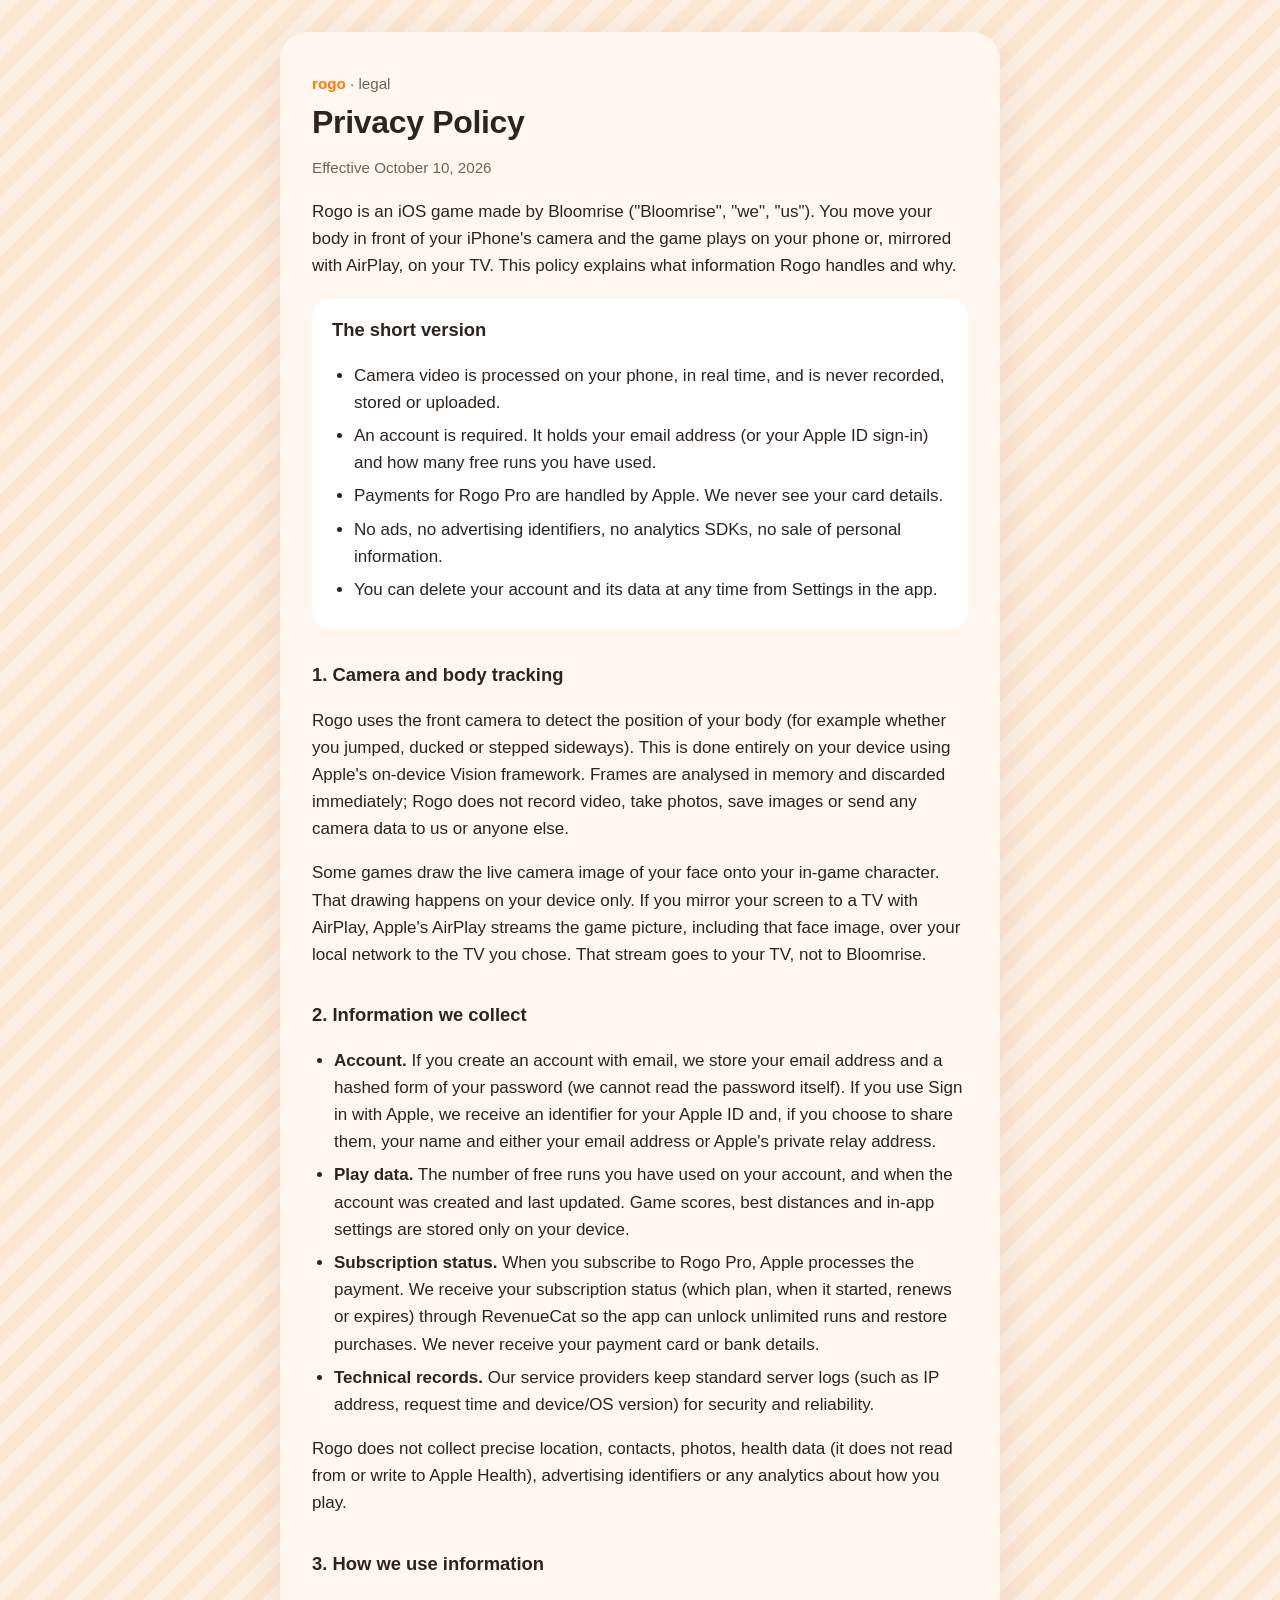
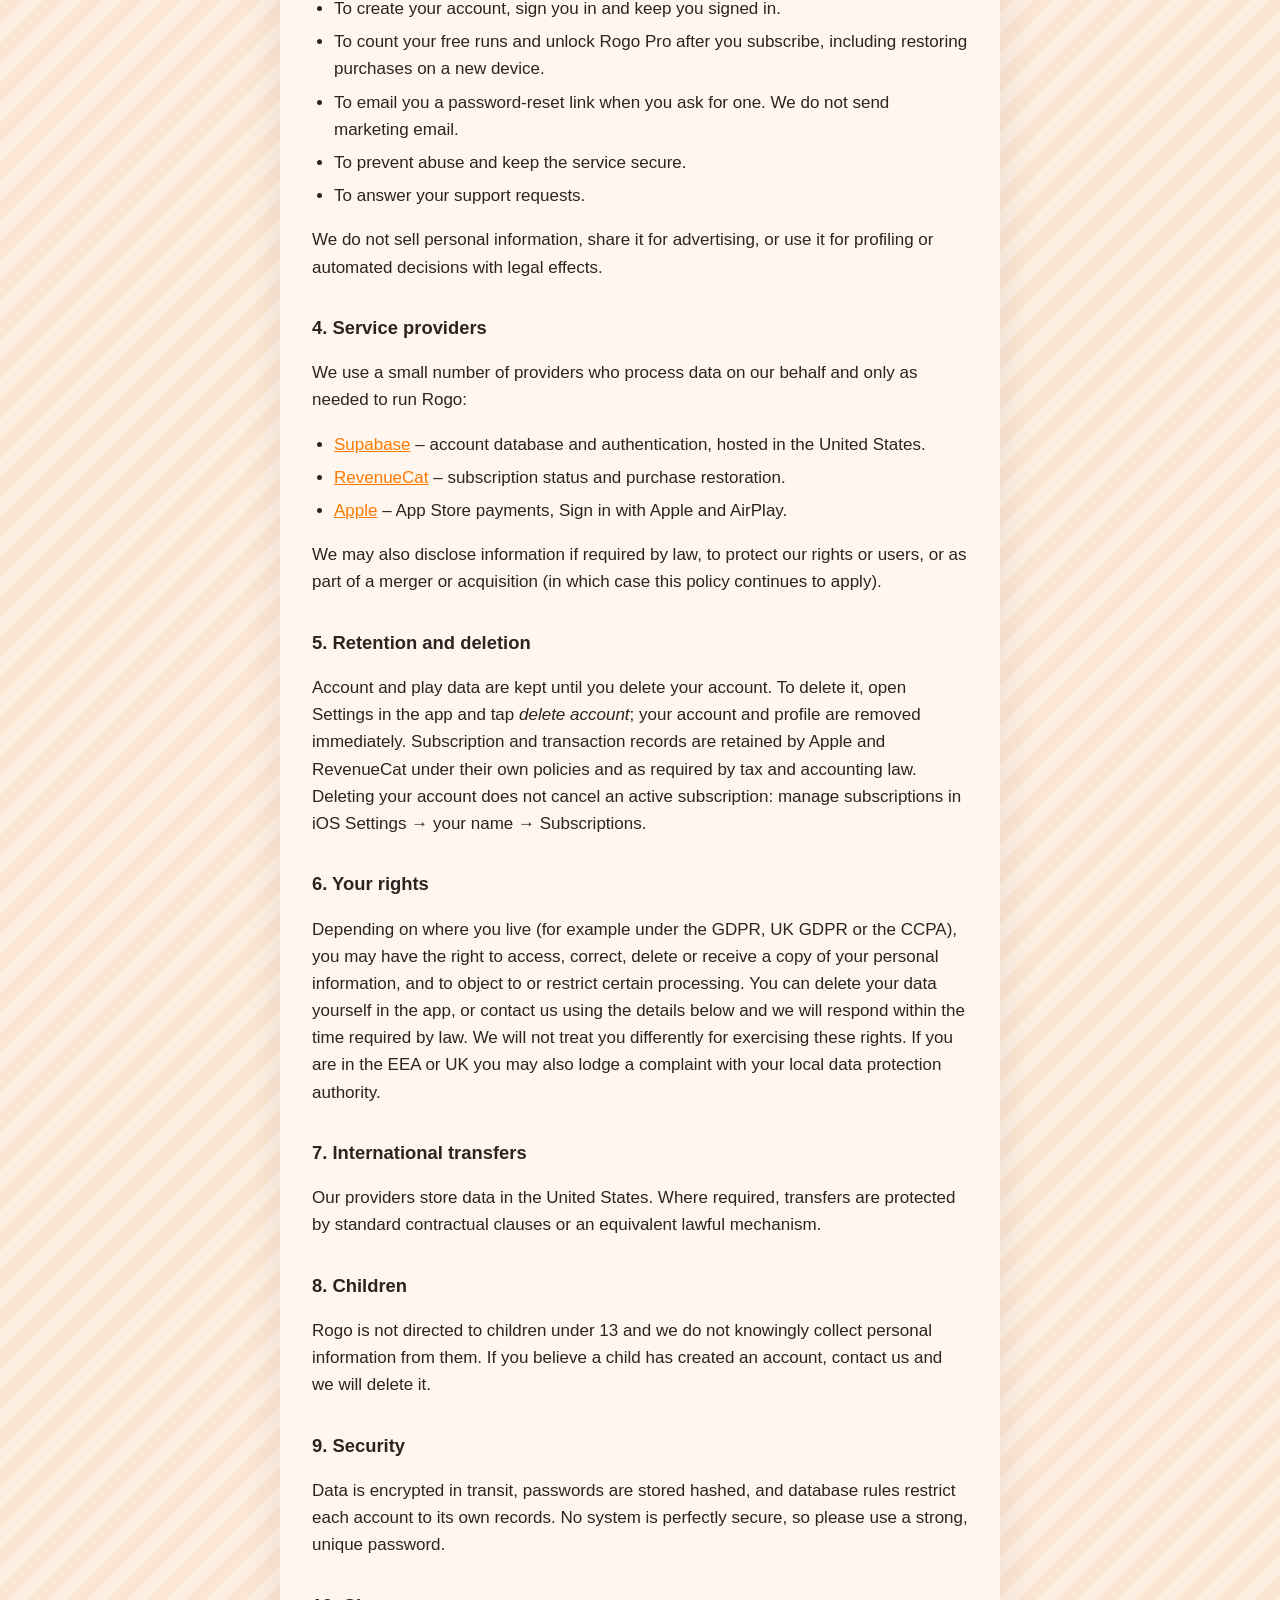
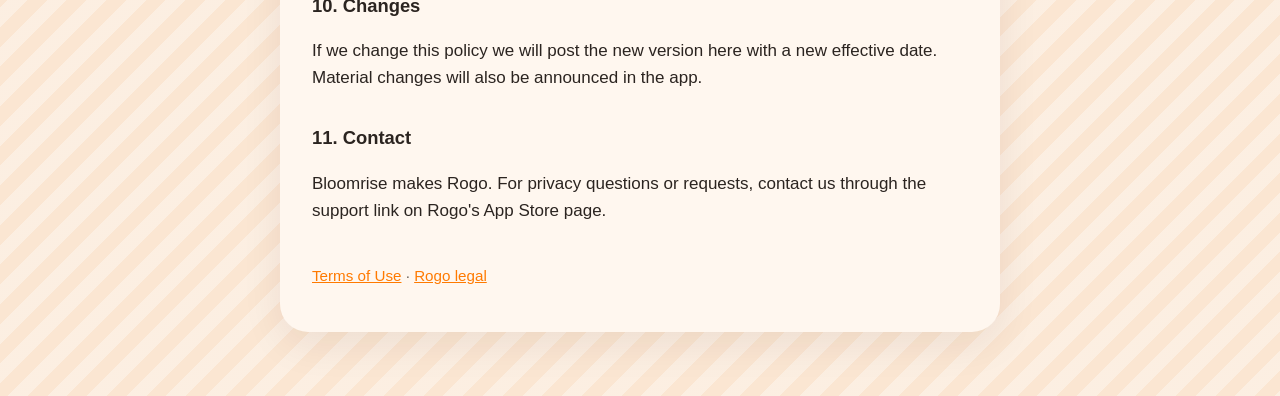
==== privacy/index.html @ 2c4ad08f "Rogo privacy policy and terms of use" ====
<!doctype html>
<html lang="en">
<head>
<meta charset="utf-8">
<meta name="viewport" content="width=device-width, initial-scale=1">
<title>Rogo Privacy Policy</title>
<meta name="description" content="Privacy policy for Rogo, the immersive cardio game by Bloomrise.">
<link rel="stylesheet" href="../style.css">
</head>
<body>
<main>
<p class="eyebrow"><a href="../">Rogo</a> · legal</p>
<h1>Privacy Policy</h1>
<p class="meta">Effective October 10, 2026</p>

<p>Rogo is an iOS game made by Bloomrise ("Bloomrise", "we", "us"). You move your body in front of your iPhone's camera and the game plays on your phone or, mirrored with AirPlay, on your TV. This policy explains what information Rogo handles and why.</p>

<section class="summary">
<h2>The short version</h2>
<ul>
<li>Camera video is processed on your phone, in real time, and is never recorded, stored or uploaded.</li>
<li>An account is required. It holds your email address (or your Apple ID sign-in) and how many free runs you have used.</li>
<li>Payments for Rogo Pro are handled by Apple. We never see your card details.</li>
<li>No ads, no advertising identifiers, no analytics SDKs, no sale of personal information.</li>
<li>You can delete your account and its data at any time from Settings in the app.</li>
</ul>
</section>

<h2>1. Camera and body tracking</h2>
<p>Rogo uses the front camera to detect the position of your body (for example whether you jumped, ducked or stepped sideways). This is done entirely on your device using Apple's on-device Vision framework. Frames are analysed in memory and discarded immediately; Rogo does not record video, take photos, save images or send any camera data to us or anyone else.</p>
<p>Some games draw the live camera image of your face onto your in-game character. That drawing happens on your device only. If you mirror your screen to a TV with AirPlay, Apple's AirPlay streams the game picture, including that face image, over your local network to the TV you chose. That stream goes to your TV, not to Bloomrise.</p>

<h2>2. Information we collect</h2>
<ul>
<li><strong>Account.</strong> If you create an account with email, we store your email address and a hashed form of your password (we cannot read the password itself). If you use Sign in with Apple, we receive an identifier for your Apple ID and, if you choose to share them, your name and either your email address or Apple's private relay address.</li>
<li><strong>Play data.</strong> The number of free runs you have used on your account, and when the account was created and last updated. Game scores, best distances and in-app settings are stored only on your device.</li>
<li><strong>Subscription status.</strong> When you subscribe to Rogo Pro, Apple processes the payment. We receive your subscription status (which plan, when it started, renews or expires) through RevenueCat so the app can unlock unlimited runs and restore purchases. We never receive your payment card or bank details.</li>
<li><strong>Technical records.</strong> Our service providers keep standard server logs (such as IP address, request time and device/OS version) for security and reliability.</li>
</ul>
<p>Rogo does not collect precise location, contacts, photos, health data (it does not read from or write to Apple Health), advertising identifiers or any analytics about how you play.</p>

<h2>3. How we use information</h2>
<ul>
<li>To create your account, sign you in and keep you signed in.</li>
<li>To count your free runs and unlock Rogo Pro after you subscribe, including restoring purchases on a new device.</li>
<li>To email you a password-reset link when you ask for one. We do not send marketing email.</li>
<li>To prevent abuse and keep the service secure.</li>
<li>To answer your support requests.</li>
</ul>
<p>We do not sell personal information, share it for advertising, or use it for profiling or automated decisions with legal effects.</p>

<h2>4. Service providers</h2>
<p>We use a small number of providers who process data on our behalf and only as needed to run Rogo:</p>
<ul>
<li><a href="https://supabase.com/privacy" rel="noopener">Supabase</a> – account database and authentication, hosted in the United States.</li>
<li><a href="https://www.revenuecat.com/privacy" rel="noopener">RevenueCat</a> – subscription status and purchase restoration.</li>
<li><a href="https://www.apple.com/legal/privacy/" rel="noopener">Apple</a> – App Store payments, Sign in with Apple and AirPlay.</li>
</ul>
<p>We may also disclose information if required by law, to protect our rights or users, or as part of a merger or acquisition (in which case this policy continues to apply).</p>

<h2>5. Retention and deletion</h2>
<p>Account and play data are kept until you delete your account. To delete it, open Settings in the app and tap <em>delete account</em>; your account and profile are removed immediately. Subscription and transaction records are retained by Apple and RevenueCat under their own policies and as required by tax and accounting law. Deleting your account does not cancel an active subscription: manage subscriptions in iOS Settings → your name → Subscriptions.</p>

<h2>6. Your rights</h2>
<p>Depending on where you live (for example under the GDPR, UK GDPR or the CCPA), you may have the right to access, correct, delete or receive a copy of your personal information, and to object to or restrict certain processing. You can delete your data yourself in the app, or contact us using the details below and we will respond within the time required by law. We will not treat you differently for exercising these rights. If you are in the EEA or UK you may also lodge a complaint with your local data protection authority.</p>

<h2>7. International transfers</h2>
<p>Our providers store data in the United States. Where required, transfers are protected by standard contractual clauses or an equivalent lawful mechanism.</p>

<h2>8. Children</h2>
<p>Rogo is not directed to children under 13 and we do not knowingly collect personal information from them. If you believe a child has created an account, contact us and we will delete it.</p>

<h2>9. Security</h2>
<p>Data is encrypted in transit, passwords are stored hashed, and database rules restrict each account to its own records. No system is perfectly secure, so please use a strong, unique password.</p>

<h2>10. Changes</h2>
<p>If we change this policy we will post the new version here with a new effective date. Material changes will also be announced in the app.</p>

<h2>11. Contact</h2>
<p>Bloomrise makes Rogo. For privacy questions or requests, contact us through the support link on Rogo's App Store page.</p>

<p class="footer"><a href="../terms/">Terms of Use</a> · <a href="../">Rogo legal</a></p>
</main>
</body>
</html>
---- style.css ----
:root {
  --peach: #fbe6d2;
  --card: #fff7ef;
  --ink: #2b2420;
  --ink-soft: #6f625a;
  --orange: #ff7a00;
}
* { box-sizing: border-box; }
body {
  margin: 0;
  font-family: -apple-system, BlinkMacSystemFont, "SF Pro Text", "Segoe UI", Helvetica, Arial, sans-serif;
  font-size: 17px;
  line-height: 1.6;
  color: var(--ink);
  background:
    repeating-linear-gradient(135deg, rgba(255,255,255,0.35) 0 14px, rgba(255,255,255,0) 14px 28px),
    var(--peach);
  padding: 32px 16px 64px;
}
main {
  max-width: 720px;
  margin: 0 auto;
  background: var(--card);
  border-radius: 28px;
  padding: 40px 32px 28px;
  box-shadow: 0 12px 40px rgba(60, 30, 0, 0.08);
}
h1 { font-size: 2rem; line-height: 1.15; margin: 0 0 4px; letter-spacing: -0.01em; }
h2 { font-size: 1.15rem; margin: 32px 0 8px; }
p, li { color: var(--ink); }
.meta, .eyebrow { color: var(--ink-soft); font-size: 0.95rem; }
.eyebrow { margin: 0 0 8px; text-transform: lowercase; }
.eyebrow a { color: var(--orange); text-decoration: none; font-weight: 600; }
a { color: var(--orange); }
.summary {
  background: #fff;
  border-radius: 18px;
  padding: 16px 20px 8px;
  margin: 20px 0 8px;
}
.summary h2 { margin-top: 0; }
ul { padding-left: 22px; }
li { margin: 6px 0; }
.links { list-style: none; padding: 0; margin: 24px 0; }
.links li { margin: 10px 0; }
.links a {
  display: inline-block;
  background: var(--orange);
  color: #fff;
  text-decoration: none;
  font-weight: 700;
  padding: 12px 22px;
  border-radius: 999px;
}
.footer { margin-top: 40px; color: var(--ink-soft); font-size: 0.95rem; }
@media (max-width: 480px) {
  body { padding: 16px 10px 48px; font-size: 16px; }
  main { padding: 28px 20px 20px; border-radius: 22px; }
  h1 { font-size: 1.7rem; }
}
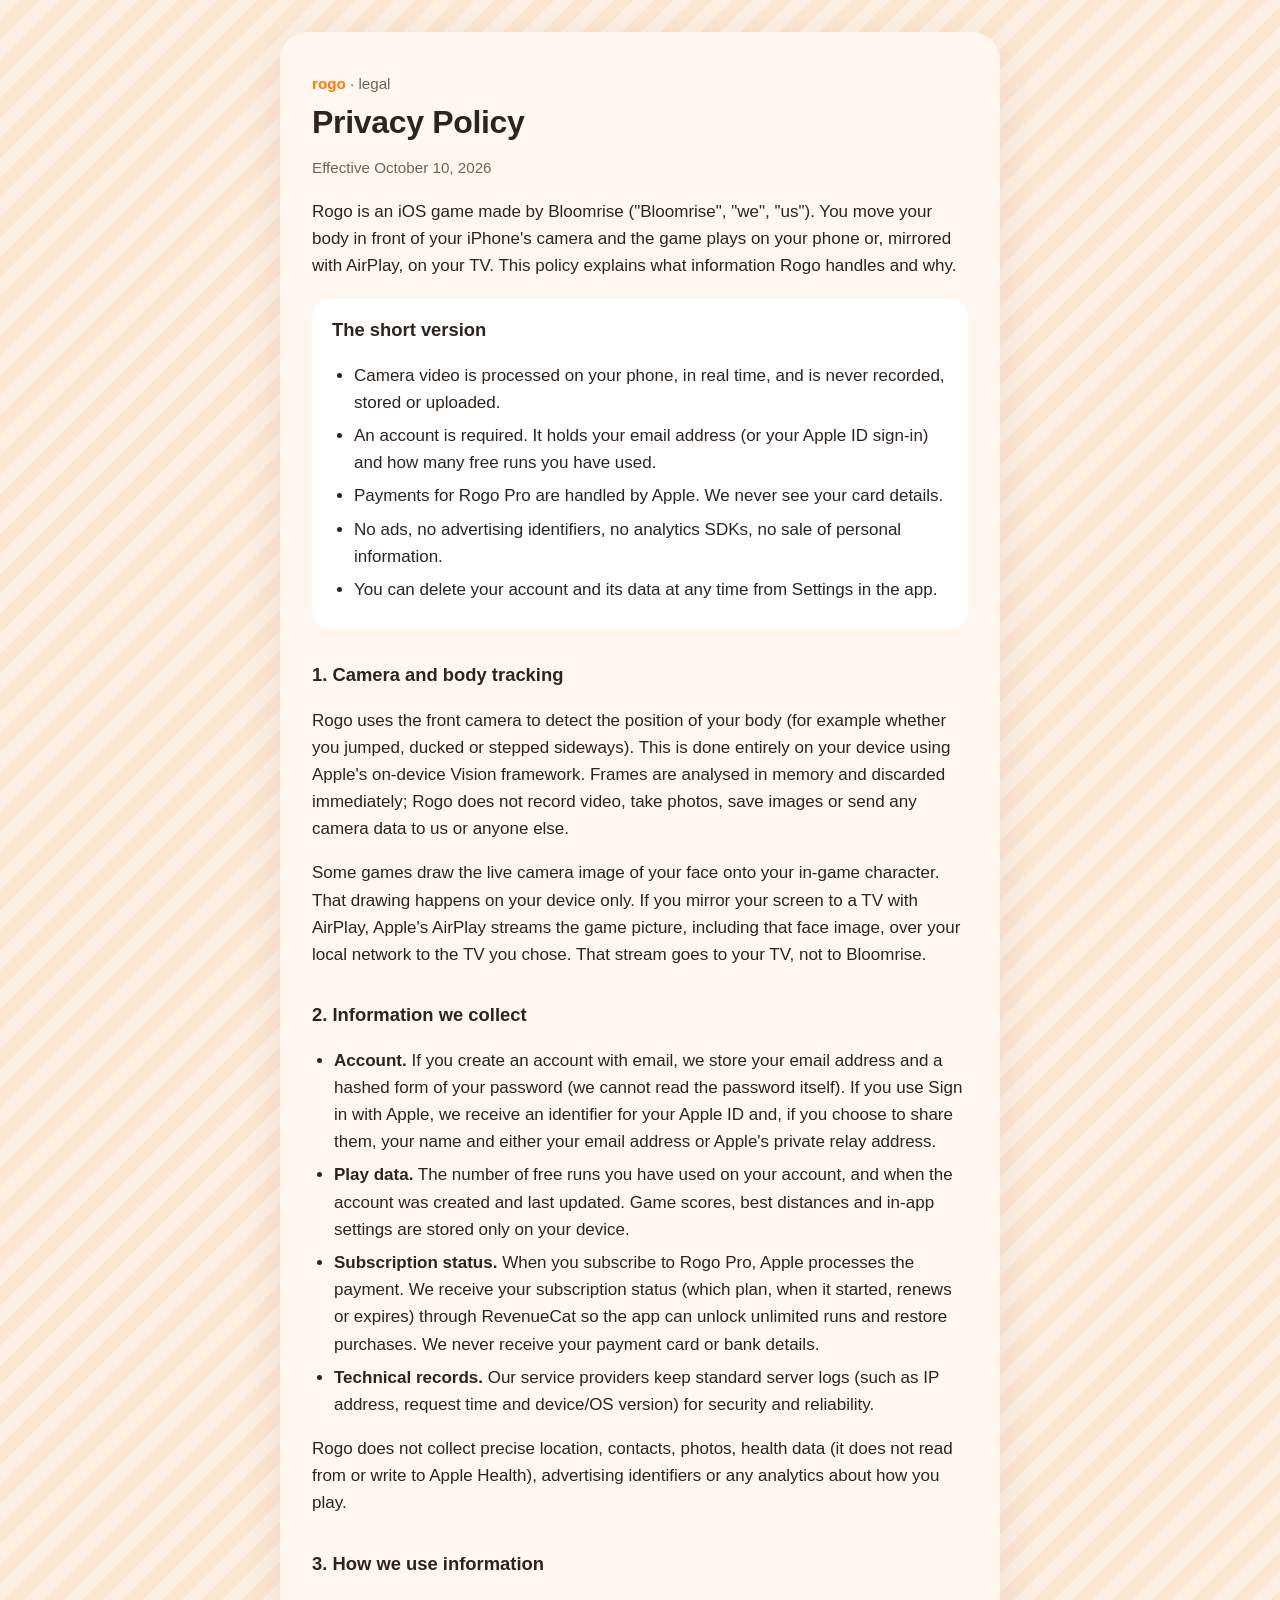
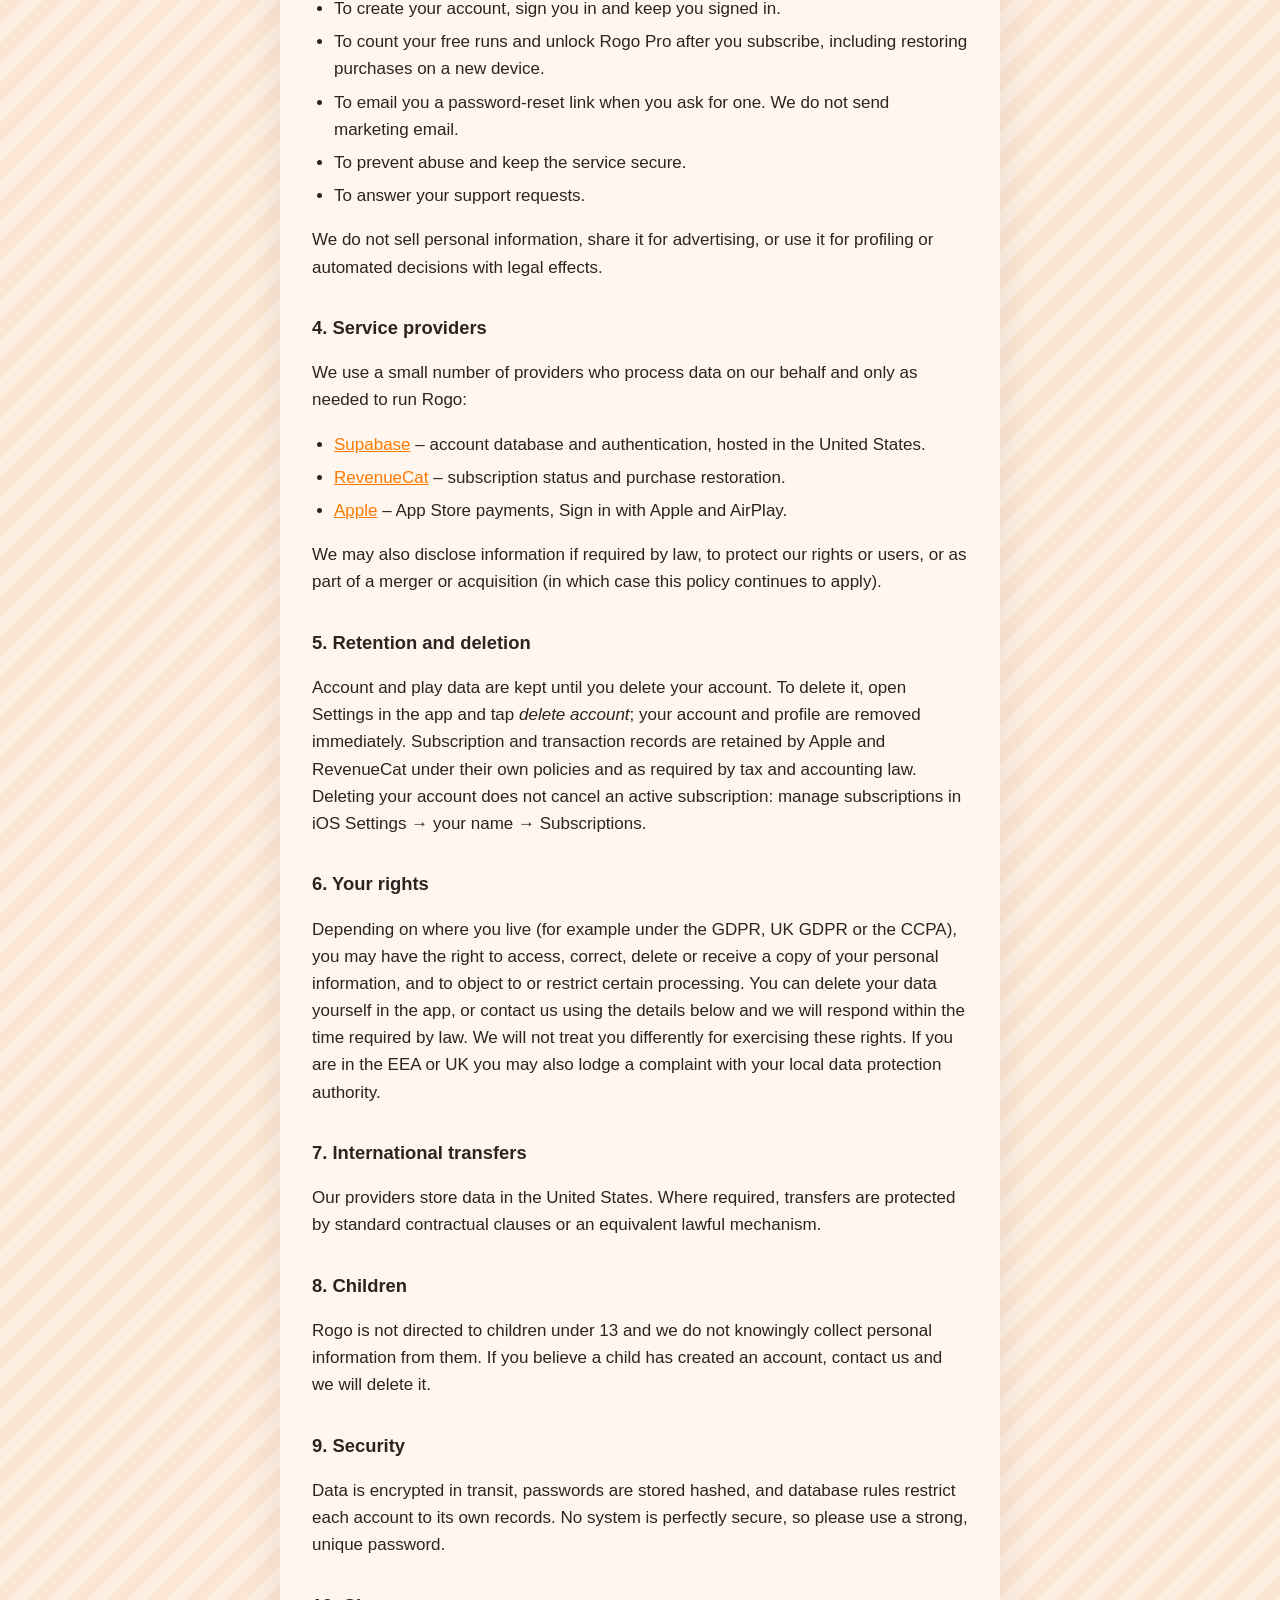
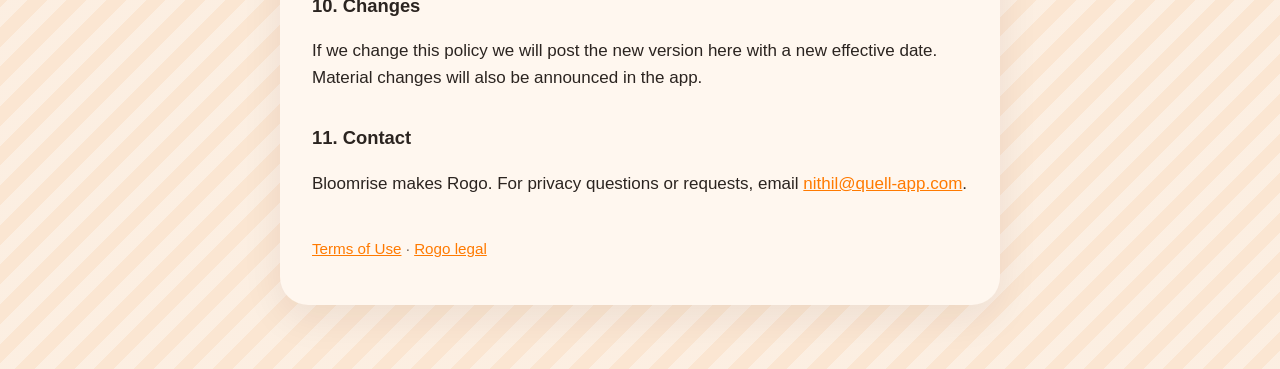
==== commit cef494af: "Add support email to contact sections" ====
--- a/privacy/index.html
+++ b/privacy/index.html
@@ -77,7 +77,7 @@
 <p>If we change this policy we will post the new version here with a new effective date. Material changes will also be announced in the app.</p>
 
 <h2>11. Contact</h2>
-<p>Bloomrise makes Rogo. For privacy questions or requests, contact us through the support link on Rogo's App Store page.</p>
+<p>Bloomrise makes Rogo. For privacy questions or requests, email <a href="mailto:nithil@quell-app.com">nithil@quell-app.com</a>.</p>
 
 <p class="footer"><a href="../terms/">Terms of Use</a> · <a href="../">Rogo legal</a></p>
 </main>
